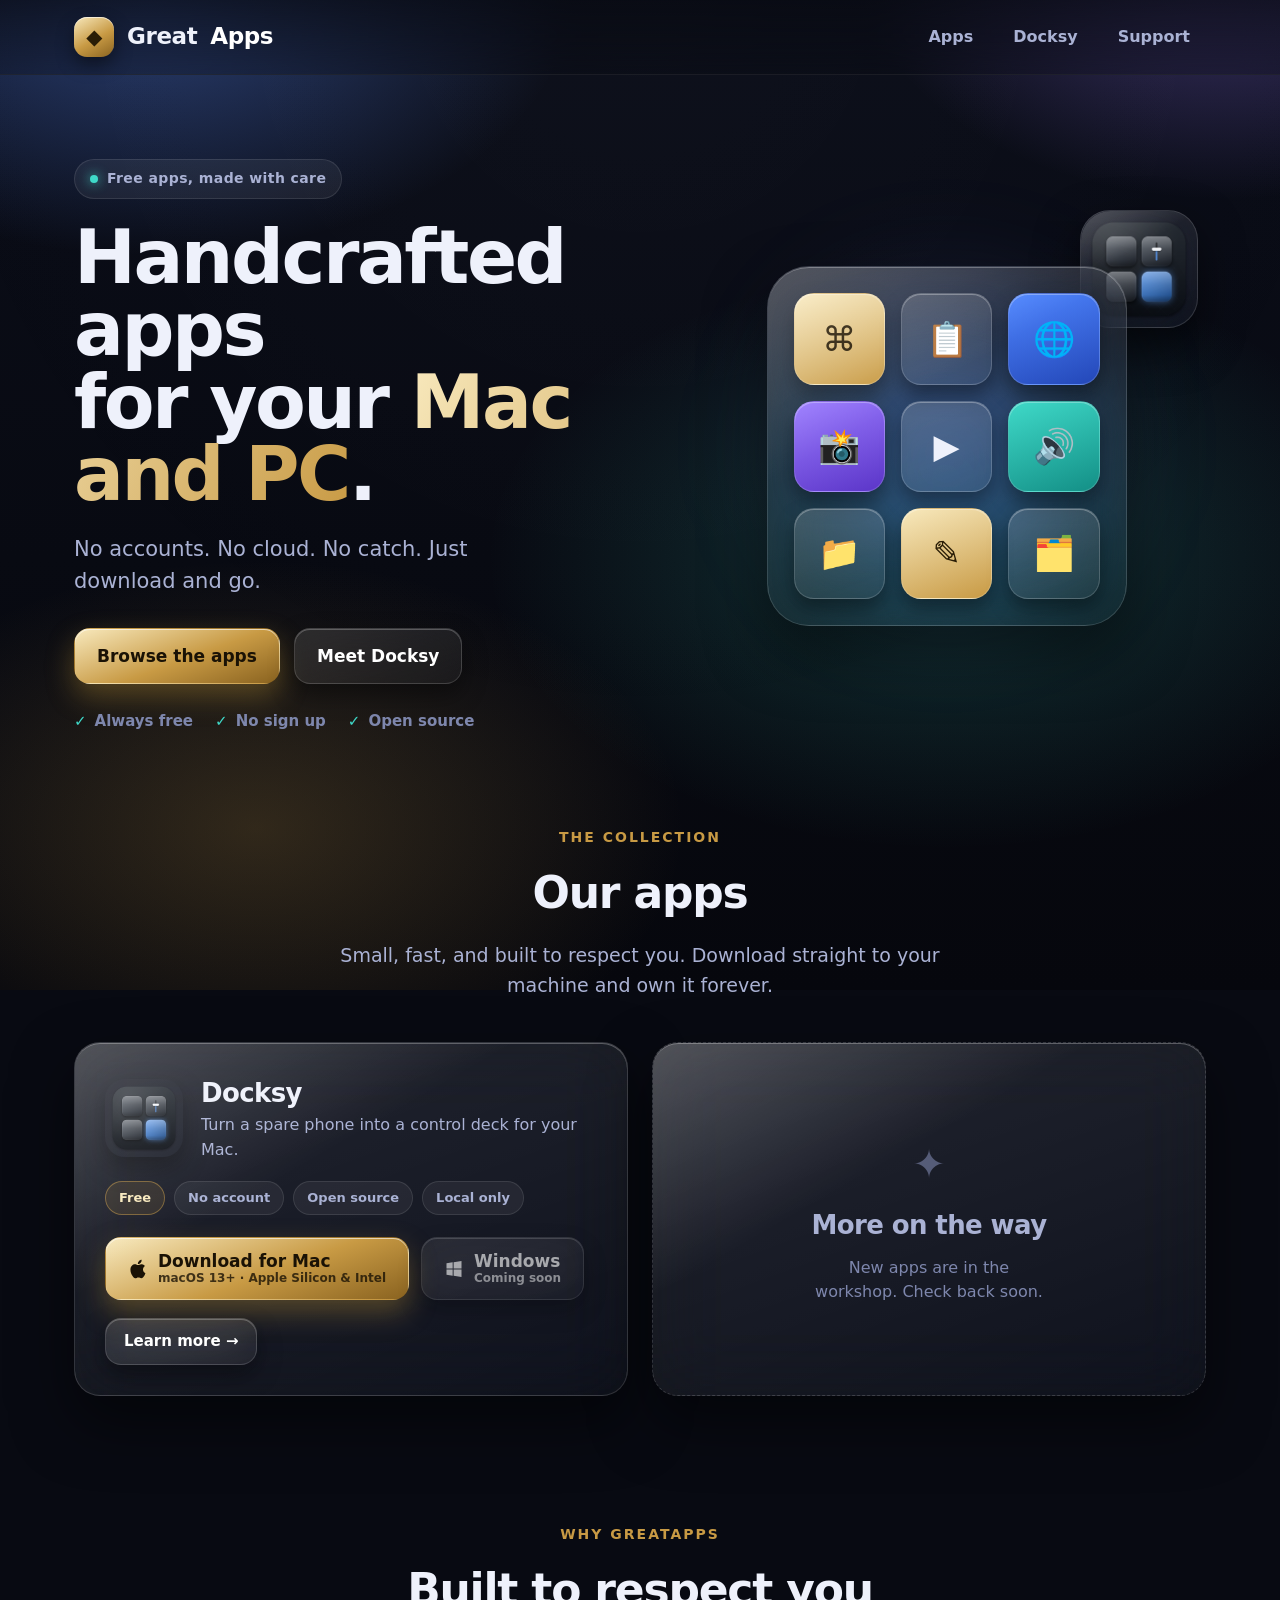
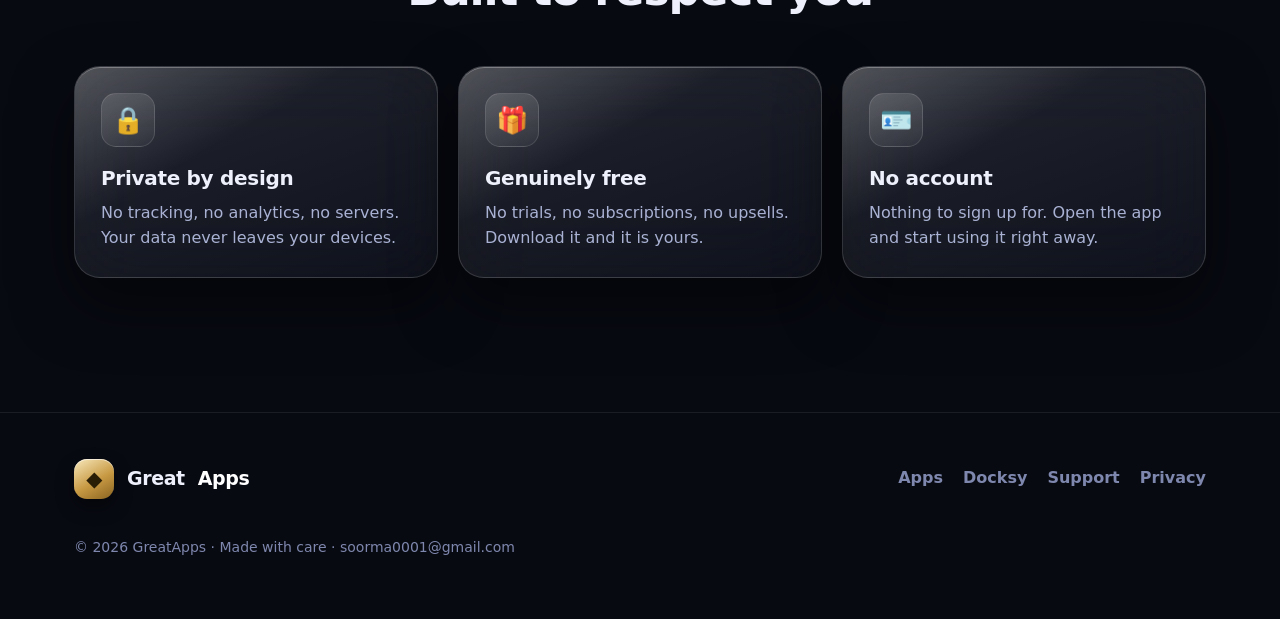
==== index.html @ 9954e166 "Deploy GreatApps site: Docksy storefront, product page, support, privacy Co-Authored-By: Claude Opus" ====
<!doctype html>
<html lang="en">
<head>
<meta charset="utf-8">
<meta name="viewport" content="width=device-width,initial-scale=1">
<title>GreatApps — handcrafted apps for your Mac and PC</title>
<meta name="description" content="A small studio of free, private, no-account apps for your Mac and PC. Download Docksy and turn a spare phone into a control deck.">
<link rel="icon" href="assets/favicon.png">
<link rel="stylesheet" href="assets/style.css">
</head>
<body>

<header class="bar">
  <div class="wrap">
    <a class="brand" href="index.html"><span class="mk">◆</span> Great<b>Apps</b></a>
    <div class="spacer"></div>
    <nav class="nav">
      <a href="#apps">Apps</a>
      <a href="docksy.html">Docksy</a>
      <a href="support.html">Support</a>
    </nav>
  </div>
</header>

<!-- HERO -->
<section class="hero">
  <div class="wrap">
    <div>
      <span class="eyebrow"><span class="dot"></span> Free apps, made with care</span>
      <h1 class="big">Handcrafted apps<br>for your <span class="grad">Mac and PC</span>.</h1>
      <p class="lead">No accounts. No cloud. No catch. Just download and go.</p>
      <div class="cta">
        <a class="btn btn-primary" href="#apps">Browse the apps</a>
        <a class="btn btn-glass" href="docksy.html">Meet Docksy</a>
      </div>
      <div class="trust">
        <span><span class="ck">✓</span> Always free</span>
        <span><span class="ck">✓</span> No sign up</span>
        <span><span class="ck">✓</span> Open source</span>
      </div>
    </div>
    <div class="heroart">
      <div class="heroglow"></div>
      <div class="floaticon glass"><img src="assets/docksy-icon.png" alt="Docksy"></div>
      <div class="deckcard glass">
        <div class="k gold">⌘</div><div class="k">📋</div><div class="k blue">🌐</div>
        <div class="k violet">📸</div><div class="k">▶️</div><div class="k teal">🔊</div>
        <div class="k">📁</div><div class="k gold">✎</div><div class="k">🗂️</div>
      </div>
    </div>
  </div>
</section>

<!-- APPS -->
<section class="sec" id="apps">
  <div class="wrap">
    <div class="kicker">The collection</div>
    <h2>Our apps</h2>
    <p class="deck">Small, fast, and built to respect you. Download straight to your machine and own it forever.</p>

    <div class="apps">
      <!-- Docksy -->
      <article class="appcard glass">
        <div class="top">
          <img class="ic" src="assets/docksy-icon.png" alt="Docksy icon">
          <div>
            <h3>Docksy</h3>
            <div class="tg">Turn a spare phone into a control deck for your Mac.</div>
          </div>
        </div>
        <div class="chips">
          <span class="chip gold">Free</span>
          <span class="chip">No account</span>
          <span class="chip">Open source</span>
          <span class="chip">Local only</span>
        </div>
        <div class="dls">
          <a class="btn btn-primary col" href="downloads/Docksy-Mac.dmg">
            <svg viewBox="0 0 24 24" aria-hidden="true"><path d="M16.365 1.43c0 1.14-.49 2.27-1.18 3.08-.74.9-1.99 1.57-2.98 1.57-.12 0-.23-.02-.3-.03-.01-.06-.04-.22-.04-.39 0-1.15.57-2.27 1.2-2.98.81-.94 2.15-1.64 3.25-1.68.03.13.05.28.05.43zM20.93 17.14c-.03.07-.46 1.58-1.52 3.12-.94 1.34-1.94 2.71-3.43 2.71-1.51 0-1.9-.88-3.63-.88-1.7 0-2.3.91-3.67.91-1.38 0-2.33-1.26-3.43-2.8C3.97 18.38 2.93 15.57 2.93 12.92c0-4.28 2.8-6.55 5.55-6.55 1.45 0 2.67.95 3.6.95.86 0 2.22-1.01 3.9-1.01.61 0 2.89.06 4.37 2.19-.13.09-2.38 1.37-2.38 4.19 0 3.26 2.85 4.42 2.96 4.45z"/></svg>
            <span class="txt"><span class="lg">Download for Mac</span><span class="sub">macOS 13+ · Apple Silicon &amp; Intel</span></span>
          </a>
          <span class="btn btn-glass col soon">
            <svg viewBox="0 0 24 24" aria-hidden="true"><path d="M3 5.05 10.4 4v7.4H3V5.05zM10.4 12.6V20L3 18.95V12.6h7.4zM11.55 3.85 21 2.5v8.9h-9.45V3.85zM21 12.6v8.9l-9.45-1.35V12.6H21z"/></svg>
            <span class="txt"><span class="lg">Windows</span><span class="sub">Coming soon</span></span>
          </span>
        </div>
        <a class="btn btn-glass" href="docksy.html" style="align-self:flex-start;padding:11px 18px;font-size:15px">Learn more →</a>
      </article>

      <!-- placeholder -->
      <article class="appcard glass empty">
        <div class="big">✦</div>
        <h3 style="color:var(--ink-dim)">More on the way</h3>
        <p style="max-width:24ch">New apps are in the workshop. Check back soon.</p>
      </article>
    </div>
  </div>
</section>

<!-- WHY -->
<section class="sec">
  <div class="wrap">
    <div class="kicker">Why GreatApps</div>
    <h2>Built to respect you</h2>
    <div class="feat">
      <div class="fcard glass"><div class="fi">🔒</div><h4>Private by design</h4><p>No tracking, no analytics, no servers. Your data never leaves your devices.</p></div>
      <div class="fcard glass"><div class="fi">🎁</div><h4>Genuinely free</h4><p>No trials, no subscriptions, no upsells. Download it and it is yours.</p></div>
      <div class="fcard glass"><div class="fi">🪪</div><h4>No account</h4><p>Nothing to sign up for. Open the app and start using it right away.</p></div>
    </div>
  </div>
</section>

<footer>
  <div class="wrap">
    <a class="brand" href="index.html"><span class="mk">◆</span> Great<b>Apps</b></a>
    <div class="spacer"></div>
    <nav class="fnav">
      <a href="#apps">Apps</a>
      <a href="docksy.html">Docksy</a>
      <a href="support.html">Support</a>
      <a href="privacy.html">Privacy</a>
    </nav>
    <div class="fine">© 2026 GreatApps · Made with care · <a href="mailto:soorma0001@gmail.com" style="color:inherit">soorma0001@gmail.com</a></div>
  </div>
</footer>

</body>
</html>
---- assets/style.css ----
/* GreatApps — glass skeuomorphism design system */
:root{
  --bg:#080a12;
  --ink:#eef1fb;
  --ink-dim:#aab2d4;
  --ink-faint:#7e87ad;
  --gold-1:#f8e9bd; --gold-2:#c89a44; --gold-3:#8a6320;
  --blue:#5b8cff; --violet:#9a7bff; --teal:#3fd9c8;
  --radius:26px;
  --glass-bg:linear-gradient(160deg,rgba(255,255,255,.11),rgba(255,255,255,.035));
  --glass-bd:1px solid rgba(255,255,255,.14);
  --glass-sh:0 1px 0 rgba(255,255,255,.28) inset,0 26px 60px rgba(0,0,0,.5);
  --maxw:1180px;
}
*{margin:0;padding:0;box-sizing:border-box}
html{scroll-behavior:smooth}
body{
  font-family:ui-rounded,"SF Pro Rounded","SF Pro Display","Helvetica Neue",system-ui,-apple-system,sans-serif;
  color:var(--ink);background:var(--bg);line-height:1.55;overflow-x:hidden;-webkit-font-smoothing:antialiased;
  min-height:100vh;position:relative;
}
/* layered colored glows behind everything */
body::before{
  content:"";position:fixed;inset:-10% -10% auto -10%;height:120vh;z-index:-2;pointer-events:none;
  background:
    radial-gradient(46% 40% at 18% 8%, rgba(91,140,255,.40), transparent 60%),
    radial-gradient(40% 38% at 88% 4%, rgba(154,123,255,.36), transparent 60%),
    radial-gradient(50% 45% at 70% 60%, rgba(63,217,200,.20), transparent 60%),
    radial-gradient(45% 40% at 25% 85%, rgba(200,154,68,.22), transparent 62%),
    linear-gradient(180deg,#0b0e1a 0%,#080a12 60%,#06070d 100%);
}
body::after{ /* faint grid texture for depth */
  content:"";position:fixed;inset:0;z-index:-1;pointer-events:none;opacity:.5;
  background:radial-gradient(circle at 50% 0,rgba(255,255,255,.04),transparent 70%);
}
a{color:inherit;text-decoration:none}
.wrap{max-width:var(--maxw);margin:0 auto;padding:0 24px}
.row{display:flex;align-items:center}
.spacer{flex:1}

/* ---------- glass primitive ---------- */
.glass{
  background:var(--glass-bg);
  -webkit-backdrop-filter:blur(34px) saturate(150%);backdrop-filter:blur(34px) saturate(150%);
  border:var(--glass-bd);box-shadow:var(--glass-sh);border-radius:var(--radius);position:relative;overflow:hidden;
}
.glass::before{ /* top sheen */
  content:"";position:absolute;inset:0;pointer-events:none;border-radius:inherit;
  background:linear-gradient(150deg,rgba(255,255,255,.22),rgba(255,255,255,0) 38%);
}

/* ---------- header ---------- */
header.bar{position:sticky;top:0;z-index:50;backdrop-filter:blur(18px);-webkit-backdrop-filter:blur(18px);
  background:linear-gradient(180deg,rgba(8,10,18,.72),rgba(8,10,18,.30));border-bottom:1px solid rgba(255,255,255,.07)}
.bar .wrap{display:flex;align-items:center;height:74px;gap:18px}
.brand{display:flex;align-items:center;gap:13px;font-weight:800;font-size:23px;letter-spacing:-.4px}
.brand .mk{width:40px;height:40px;border-radius:13px;display:grid;place-items:center;font-size:21px;
  background:linear-gradient(150deg,var(--gold-1),var(--gold-2) 55%,var(--gold-3));
  box-shadow:0 1px 0 rgba(255,255,255,.6) inset,0 8px 18px rgba(0,0,0,.45);color:#2a1d06}
.brand b{color:#fff}
.nav{display:flex;gap:8px;align-items:center}
.nav a{padding:10px 16px;border-radius:13px;color:var(--ink-dim);font-weight:600;font-size:16px;transition:.18s}
.nav a:hover{color:#fff;background:rgba(255,255,255,.08)}

/* ---------- buttons ---------- */
.btn{display:inline-flex;align-items:center;gap:10px;font-weight:700;font-size:17px;border-radius:16px;
  padding:14px 22px;cursor:pointer;border:1px solid transparent;transition:.2s transform,.2s box-shadow,.2s background;white-space:nowrap}
.btn svg{width:20px;height:20px;fill:currentColor;flex:none}
.btn:hover{transform:translateY(-2px)}
.btn-primary{color:#1a1205;
  background:linear-gradient(160deg,var(--gold-1),var(--gold-2) 55%,var(--gold-3));
  box-shadow:0 1px 0 rgba(255,255,255,.6) inset,0 12px 28px rgba(180,140,50,.4)}
.btn-primary:hover{box-shadow:0 1px 0 rgba(255,255,255,.7) inset,0 18px 38px rgba(180,140,50,.55)}
.btn-glass{color:#fff;background:var(--glass-bg);border:var(--glass-bd);
  -webkit-backdrop-filter:blur(20px);backdrop-filter:blur(20px);box-shadow:0 1px 0 rgba(255,255,255,.25) inset,0 10px 24px rgba(0,0,0,.4)}
.btn-glass:hover{background:linear-gradient(160deg,rgba(255,255,255,.18),rgba(255,255,255,.06))}
.btn .sub{font-size:12px;font-weight:600;opacity:.8;display:block;line-height:1.1;margin-top:1px}
.btn .lg{font-size:17px;line-height:1.1}
.btn.col{flex-direction:row;align-items:center}
.btn .txt{display:flex;flex-direction:column;align-items:flex-start}
.btn.soon{opacity:.62;cursor:default}
.btn.soon:hover{transform:none}

/* ---------- hero ---------- */
.hero{padding:84px 0 30px;position:relative}
.hero .wrap{display:grid;grid-template-columns:1.05fr .95fr;gap:40px;align-items:center}
.eyebrow{display:inline-flex;align-items:center;gap:9px;font-weight:700;font-size:14px;letter-spacing:.4px;
  color:var(--ink-dim);padding:8px 15px;border-radius:999px;background:rgba(255,255,255,.06);border:1px solid rgba(255,255,255,.1);margin-bottom:22px}
.eyebrow .dot{width:8px;height:8px;border-radius:50%;background:var(--teal);box-shadow:0 0 12px var(--teal)}
h1.big{font-size:clamp(42px,6vw,74px);font-weight:900;letter-spacing:-2.5px;line-height:.98}
h1.big .grad{background:linear-gradient(120deg,var(--gold-1),var(--gold-2));-webkit-background-clip:text;background-clip:text;color:transparent}
.hero p.lead{font-size:21px;color:var(--ink-dim);margin:22px 0 30px;max-width:30ch}
.hero .cta{display:flex;gap:14px;flex-wrap:wrap}
.trust{display:flex;gap:22px;margin-top:26px;color:var(--ink-faint);font-size:15px;font-weight:600;flex-wrap:wrap}
.trust span{display:flex;align-items:center;gap:8px}
.trust .ck{color:var(--teal)}

/* hero art: floating glass deck */
.heroart{position:relative;height:460px}
.deckcard{position:absolute;inset:0;margin:auto;width:360px;height:360px;border-radius:42px;display:grid;
  grid-template-columns:repeat(3,1fr);grid-template-rows:repeat(3,1fr);gap:16px;padding:26px;
  animation:float 7s ease-in-out infinite}
.k{border-radius:20px;display:grid;place-items:center;font-size:34px;
  background:linear-gradient(160deg,rgba(255,255,255,.16),rgba(255,255,255,.05));
  border:1px solid rgba(255,255,255,.16);box-shadow:0 1px 0 rgba(255,255,255,.3) inset,0 10px 20px rgba(0,0,0,.4)}
.k.gold{background:linear-gradient(160deg,var(--gold-1),var(--gold-2));color:#2a1d06}
.k.blue{background:linear-gradient(160deg,#4f86ff,#2347b8);color:#fff}
.k.violet{background:linear-gradient(160deg,#9a7bff,#5b35c8);color:#fff}
.k.teal{background:linear-gradient(160deg,#3fd9c8,#138f86);color:#04201d}
.heroglow{position:absolute;inset:0;margin:auto;width:380px;height:380px;border-radius:50%;
  background:radial-gradient(circle,rgba(120,150,255,.5),transparent 65%);filter:blur(60px);z-index:-1}
.floaticon{position:absolute;width:118px;height:118px;border-radius:30px;top:-6px;right:8px;
  box-shadow:0 18px 44px rgba(0,0,0,.55);animation:float 6s ease-in-out infinite reverse}
.floaticon img{width:100%;height:100%;display:block;border-radius:30px}
@keyframes float{0%,100%{transform:translateY(0) rotate(-1deg)}50%{transform:translateY(-16px) rotate(1deg)}}

/* ---------- section heads ---------- */
.sec{padding:64px 0}
.sec h2{font-size:clamp(30px,4vw,44px);font-weight:900;letter-spacing:-1.2px;text-align:center}
.sec .deck{text-align:center;color:var(--ink-dim);font-size:19px;margin:14px auto 0;max-width:54ch}
.kicker{text-align:center;color:var(--gold-2);font-weight:800;letter-spacing:2px;font-size:14px;text-transform:uppercase;margin-bottom:10px}

/* ---------- app grid ---------- */
.apps{display:grid;grid-template-columns:repeat(2,1fr);gap:24px;margin-top:42px}
.appcard{padding:30px;display:flex;flex-direction:column;gap:18px;transition:.25s transform,.25s box-shadow}
.appcard:hover{transform:translateY(-5px)}
.appcard .top{display:flex;gap:18px;align-items:center}
.appcard .ic{width:78px;height:78px;border-radius:20px;flex:none;box-shadow:0 10px 24px rgba(0,0,0,.45)}
.appcard h3{font-size:26px;font-weight:850;letter-spacing:-.6px}
.appcard .tg{color:var(--ink-dim);font-size:16px}
.chips{display:flex;gap:9px;flex-wrap:wrap}
.chip{font-size:13px;font-weight:700;color:var(--ink-dim);padding:6px 13px;border-radius:999px;
  background:rgba(255,255,255,.06);border:1px solid rgba(255,255,255,.1)}
.chip.gold{color:var(--gold-1);border-color:rgba(200,154,68,.5);background:rgba(200,154,68,.12)}
.appcard .dls{display:flex;gap:12px;flex-wrap:wrap;margin-top:4px}
.appcard.empty{align-items:center;justify-content:center;text-align:center;color:var(--ink-faint);
  border-style:dashed;min-height:220px;gap:10px}
.appcard.empty .big{font-size:40px;opacity:.6}

/* ---------- features ---------- */
.feat{display:grid;grid-template-columns:repeat(3,1fr);gap:20px;margin-top:42px}
.fcard{padding:26px}
.fcard .fi{width:54px;height:54px;border-radius:15px;display:grid;place-items:center;font-size:26px;margin-bottom:16px;
  background:linear-gradient(160deg,rgba(255,255,255,.14),rgba(255,255,255,.04));border:1px solid rgba(255,255,255,.13)}
.fcard h4{font-size:20px;font-weight:800;margin-bottom:7px;letter-spacing:-.3px}
.fcard p{color:var(--ink-dim);font-size:16px}

/* ---------- steps ---------- */
.steps{display:grid;grid-template-columns:repeat(3,1fr);gap:20px;margin-top:42px}
.step{padding:28px;position:relative}
.step .n{font-size:15px;font-weight:900;color:#2a1d06;width:38px;height:38px;border-radius:11px;display:grid;place-items:center;
  background:linear-gradient(150deg,var(--gold-1),var(--gold-2));margin-bottom:16px}
.step h4{font-size:20px;font-weight:800;margin-bottom:6px}
.step p{color:var(--ink-dim);font-size:16px}

/* ---------- gallery ---------- */
.gal{display:flex;gap:20px;overflow-x:auto;padding:42px 24px 10px;scroll-snap-type:x mandatory;-webkit-overflow-scrolling:touch}
.gal::-webkit-scrollbar{height:8px}.gal::-webkit-scrollbar-thumb{background:rgba(255,255,255,.15);border-radius:8px}
.shot{flex:none;width:280px;border-radius:30px;scroll-snap-align:center;box-shadow:0 30px 60px rgba(0,0,0,.55);
  border:1px solid rgba(255,255,255,.1)}
.shot.wide{width:520px;border-radius:24px}

/* ---------- requirements banner ---------- */
.req{padding:28px 32px;display:flex;gap:18px;align-items:flex-start;margin-top:30px}
.req .ri{font-size:28px;flex:none}
.req b{color:#fff}
.req p{color:var(--ink-dim);font-size:16px}

/* ---------- document pages (support / privacy) ---------- */
.doc{padding:46px clamp(26px,5vw,64px);margin:48px auto;max-width:820px}
.doc h1{font-size:clamp(32px,5vw,46px);font-weight:900;letter-spacing:-1.2px;margin-bottom:6px}
.doc .eff{color:var(--ink-faint);font-weight:600;margin-bottom:26px}
.doc h2{font-size:24px;font-weight:800;margin:30px 0 10px;letter-spacing:-.4px}
.doc h3{font-size:19px;font-weight:800;margin:22px 0 8px}
.doc p{color:var(--ink-dim);margin:10px 0}
.doc ul{color:var(--ink-dim);margin:10px 0 10px 22px}
.doc li{margin:7px 0}
.doc strong{color:#fff}
.doc a{color:var(--gold-1);text-decoration:underline;text-underline-offset:3px}

/* ---------- footer ---------- */
footer{margin-top:70px;border-top:1px solid rgba(255,255,255,.08);padding:46px 0 60px}
footer .wrap{display:flex;gap:30px;flex-wrap:wrap;align-items:center}
footer .brand{font-size:19px}
footer .fnav{display:flex;gap:20px;flex-wrap:wrap;color:var(--ink-faint);font-weight:600}
footer .fnav a:hover{color:#fff}
footer .fine{color:var(--ink-faint);font-size:14px;width:100%;margin-top:8px}

/* ---------- responsive ---------- */
@media(max-width:900px){
  .hero .wrap{grid-template-columns:1fr;gap:10px}
  .heroart{height:380px;order:-1}
  .apps,.feat,.steps{grid-template-columns:1fr}
  .nav a{padding:8px 11px;font-size:15px}
  .brand{font-size:20px}
}
@media(max-width:560px){
  .hero{padding:50px 0 10px}
  .deckcard{width:300px;height:300px}
  .floaticon{width:92px;height:92px}
}
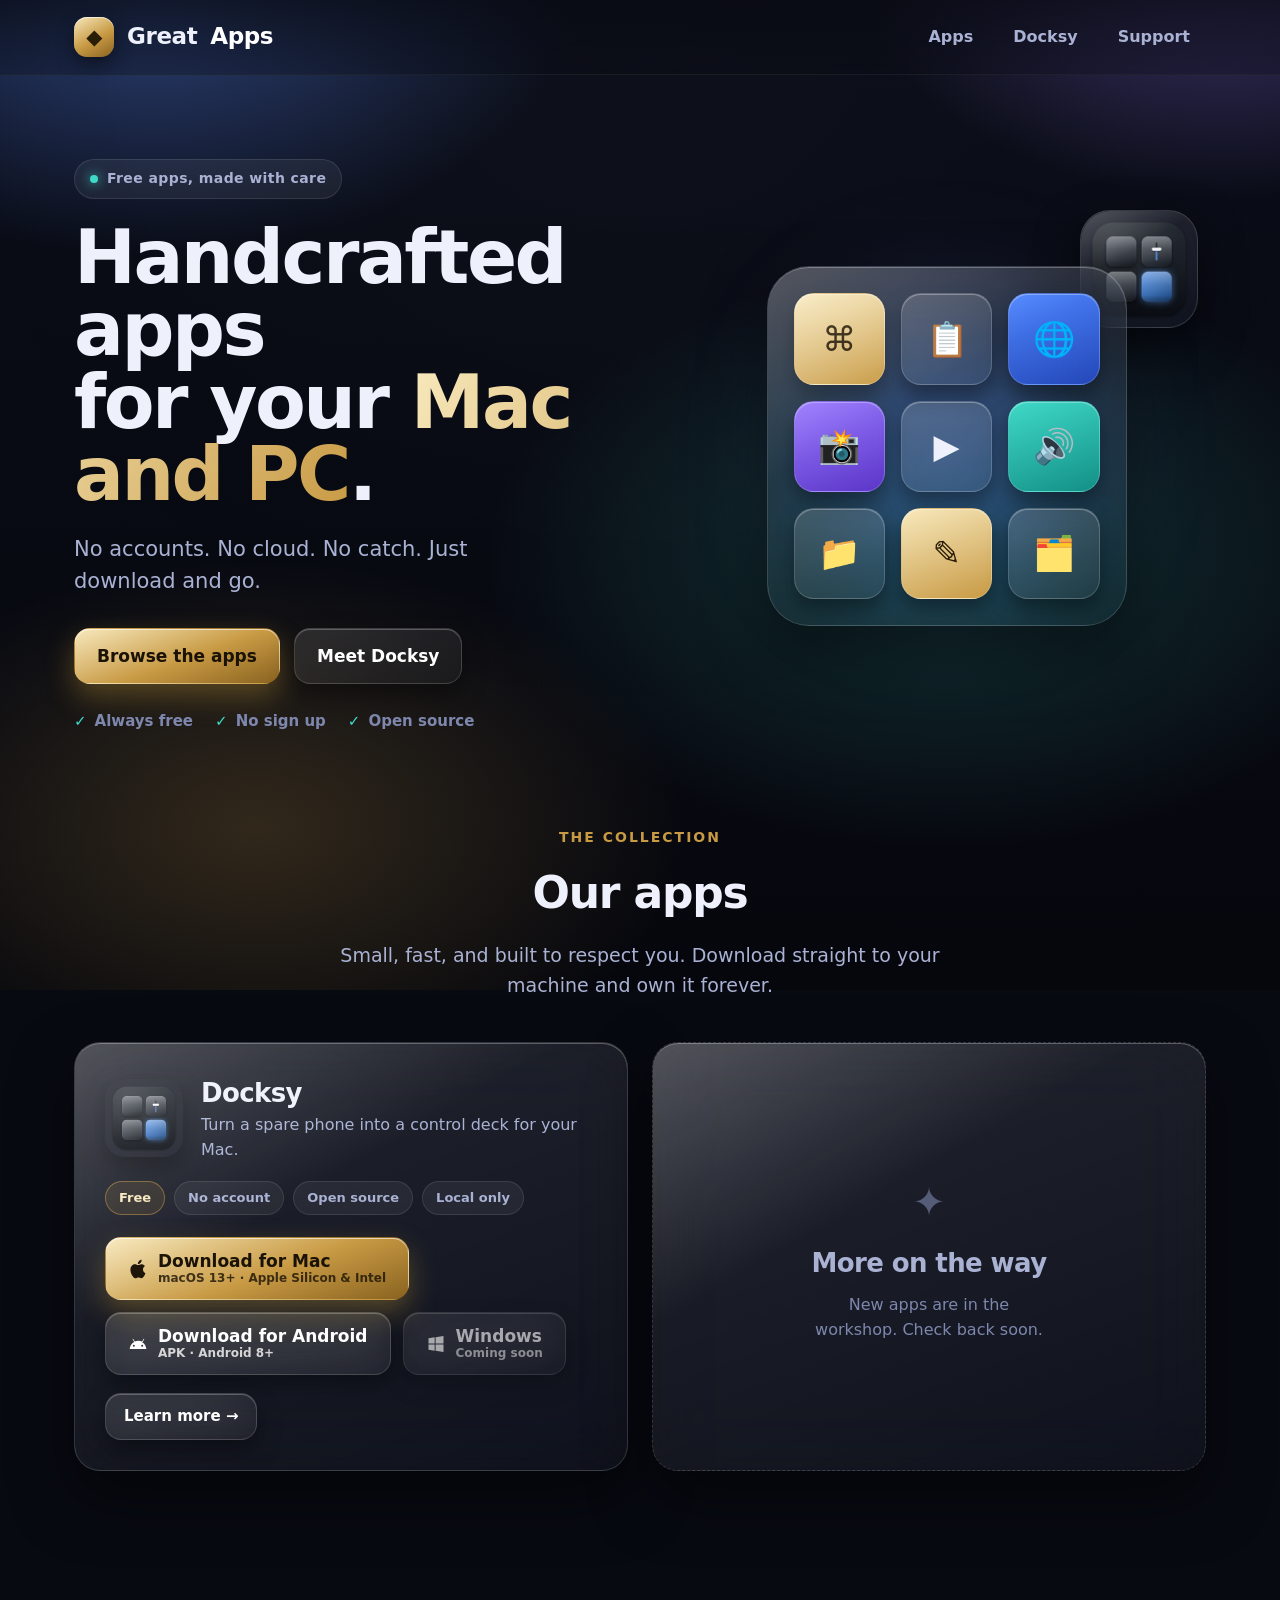
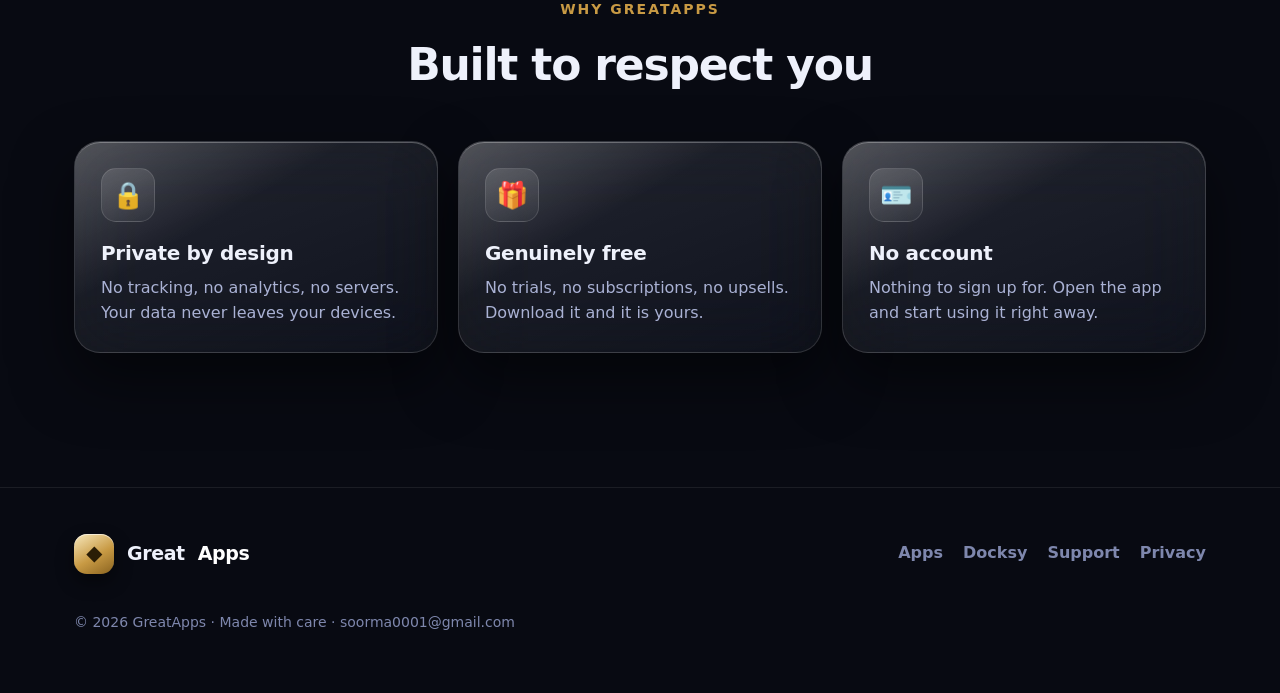
==== commit 24039da9: "Add Android APK download to GreatApps + Docksy pages Co-Authored-By: Claude Opus 4.8 <noreply@anthro" ====
--- a/index.html
+++ b/index.html
@@ -79,6 +79,10 @@
             <svg viewBox="0 0 24 24" aria-hidden="true"><path d="M16.365 1.43c0 1.14-.49 2.27-1.18 3.08-.74.9-1.99 1.57-2.98 1.57-.12 0-.23-.02-.3-.03-.01-.06-.04-.22-.04-.39 0-1.15.57-2.27 1.2-2.98.81-.94 2.15-1.64 3.25-1.68.03.13.05.28.05.43zM20.93 17.14c-.03.07-.46 1.58-1.52 3.12-.94 1.34-1.94 2.71-3.43 2.71-1.51 0-1.9-.88-3.63-.88-1.7 0-2.3.91-3.67.91-1.38 0-2.33-1.26-3.43-2.8C3.97 18.38 2.93 15.57 2.93 12.92c0-4.28 2.8-6.55 5.55-6.55 1.45 0 2.67.95 3.6.95.86 0 2.22-1.01 3.9-1.01.61 0 2.89.06 4.37 2.19-.13.09-2.38 1.37-2.38 4.19 0 3.26 2.85 4.42 2.96 4.45z"/></svg>
             <span class="txt"><span class="lg">Download for Mac</span><span class="sub">macOS 13+ · Apple Silicon &amp; Intel</span></span>
           </a>
+          <a class="btn btn-glass col" href="downloads/Docksy-Android.apk">
+            <svg viewBox="0 0 24 24" aria-hidden="true"><path d="M17.6 9.48l1.84-3.18a.4.4 0 0 0-.7-.4l-1.87 3.23a11.4 11.4 0 0 0-8.74 0L6.27 5.9a.4.4 0 1 0-.7.4L7.4 9.48A10.8 10.8 0 0 0 2 18h20a10.8 10.8 0 0 0-5.4-8.52zM7 15.25a1.25 1.25 0 1 1 0-2.5 1.25 1.25 0 0 1 0 2.5zm10 0a1.25 1.25 0 1 1 0-2.5 1.25 1.25 0 0 1 0 2.5z"/></svg>
+            <span class="txt"><span class="lg">Download for Android</span><span class="sub">APK · Android 8+</span></span>
+          </a>
           <span class="btn btn-glass col soon">
             <svg viewBox="0 0 24 24" aria-hidden="true"><path d="M3 5.05 10.4 4v7.4H3V5.05zM10.4 12.6V20L3 18.95V12.6h7.4zM11.55 3.85 21 2.5v8.9h-9.45V3.85zM21 12.6v8.9l-9.45-1.35V12.6H21z"/></svg>
             <span class="txt"><span class="lg">Windows</span><span class="sub">Coming soon</span></span>
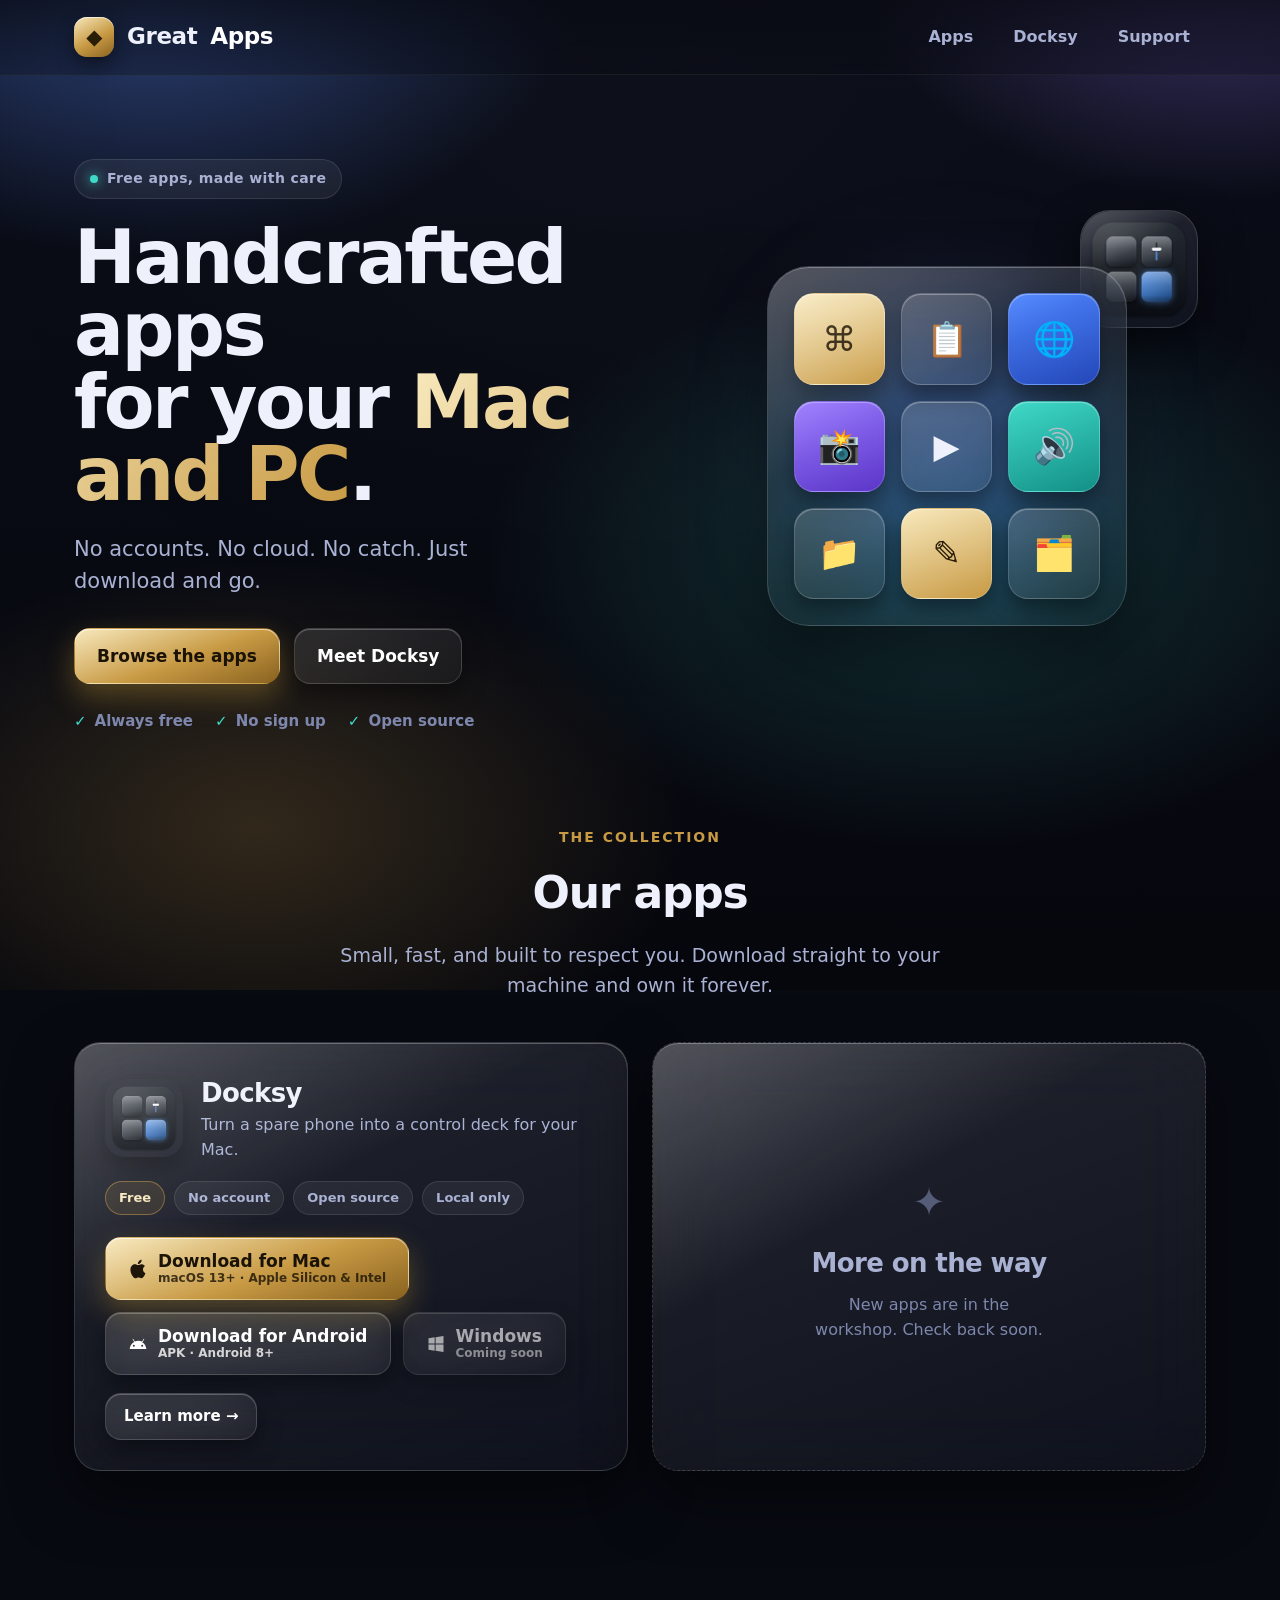
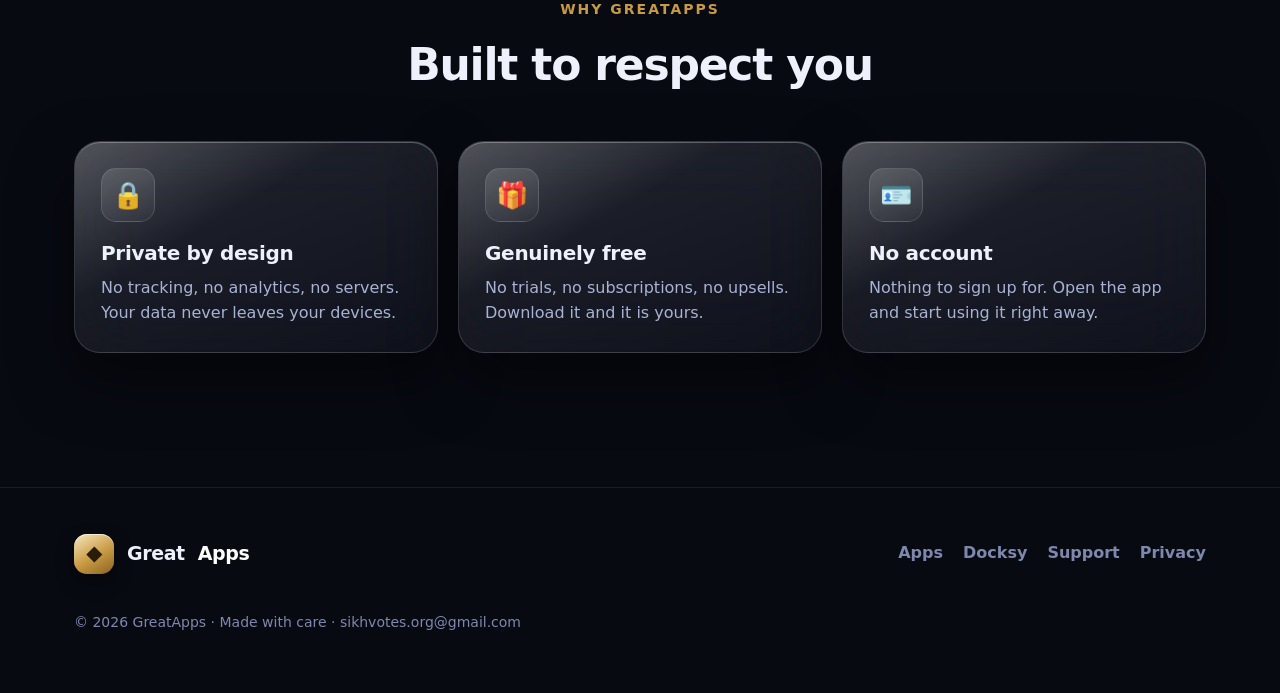
==== commit 3122e065: "Change site contact email to sikhvotes.org@gmail.com Co-Authored-By: Claude Opus 4.8 <noreply@anthro" ====
--- a/index.html
+++ b/index.html
@@ -124,7 +124,7 @@
       <a href="support.html">Support</a>
       <a href="privacy.html">Privacy</a>
     </nav>
-    <div class="fine">© 2026 GreatApps · Made with care · <a href="mailto:soorma0001@gmail.com" style="color:inherit">soorma0001@gmail.com</a></div>
+    <div class="fine">© 2026 GreatApps · Made with care · <a href="mailto:sikhvotes.org@gmail.com" style="color:inherit">sikhvotes.org@gmail.com</a></div>
   </div>
 </footer>
 
